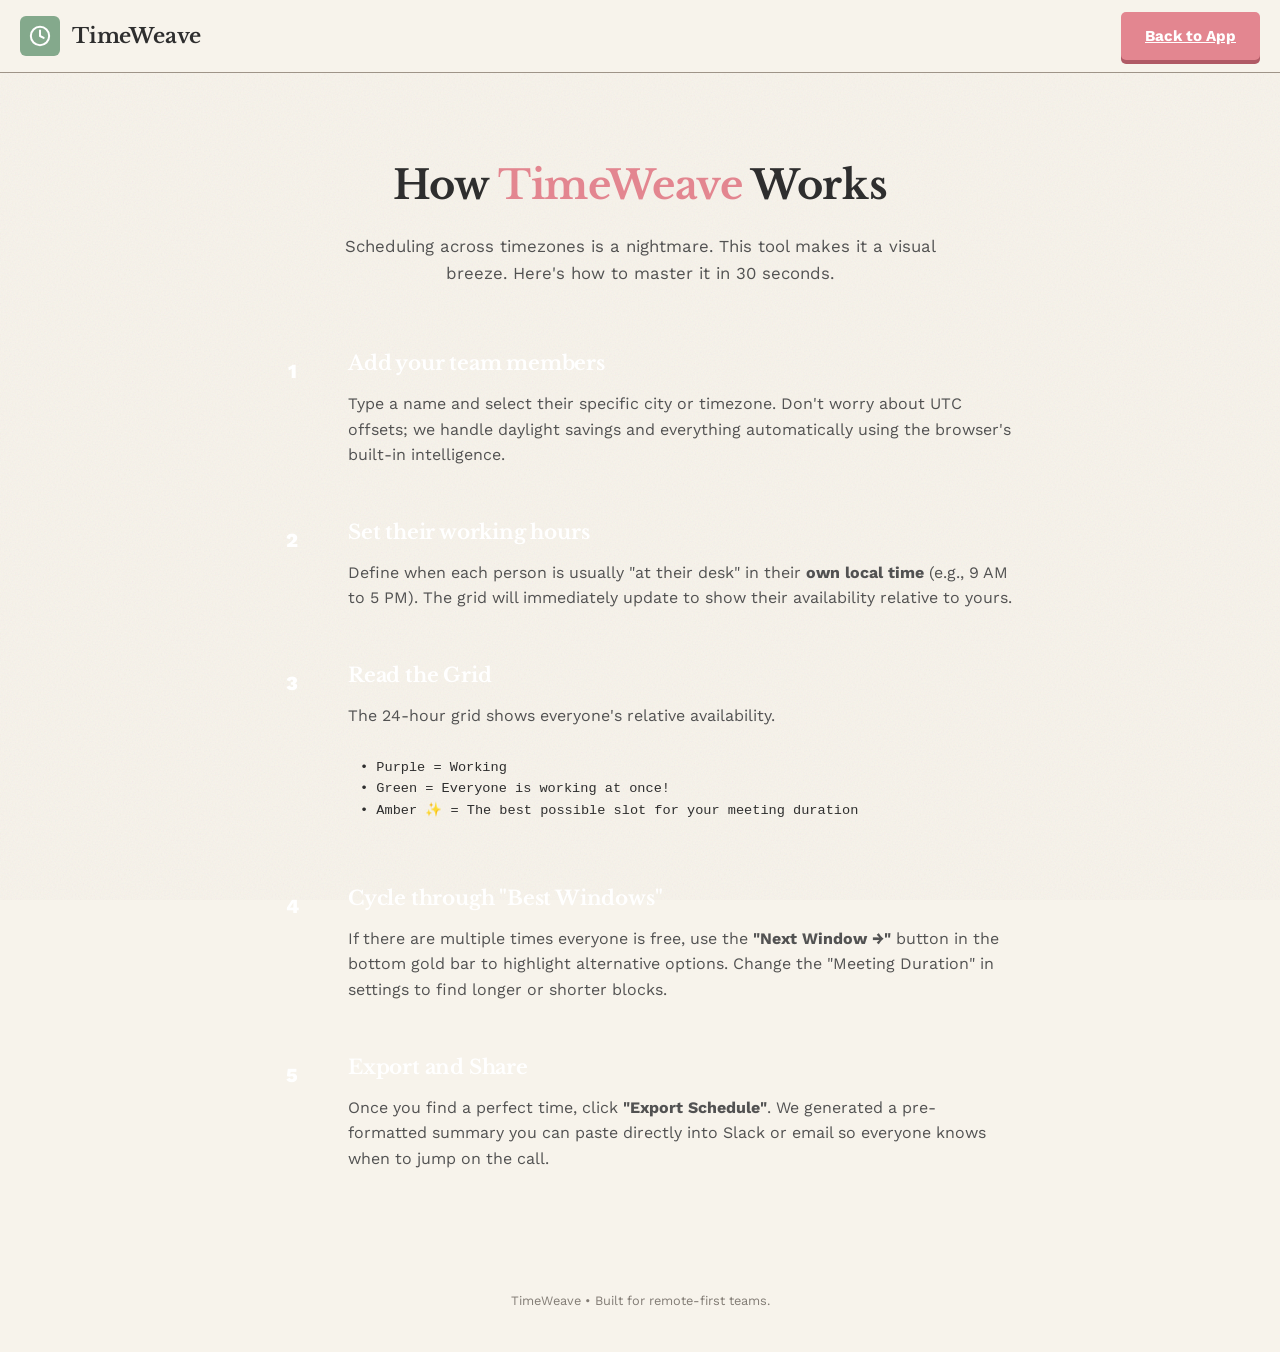
==== how.html @ 40c6f3c1 "Initial commit - TimeWeave Vintage Retro Redesign" ====
<!DOCTYPE html>
<html lang="en">
<head>
  <meta charset="UTF-8" />
  <meta name="viewport" content="width=device-width, initial-scale=1.0" />
  <title>How to Use TimeWeave — Guide</title>
  <link rel="preconnect" href="https://fonts.googleapis.com" />
  <link rel="preconnect" href="https://fonts.gstatic.com" crossorigin />
  <link href="https://fonts.googleapis.com/css2?family=Inter:wght@300;400;500;600;700;800&display=swap" rel="stylesheet" />
  <link rel="stylesheet" href="style.css" />
  <style>
    .how-container {
      max-width: 800px;
      margin: 80px auto;
      padding: 0 28px;
    }
    .how-header {
      text-align: center;
      margin-bottom: 60px;
    }
    .how-title {
      font-size: 2.5rem;
      font-weight: 800;
      margin-bottom: 16px;
    }
    .step-card {
      display: flex;
      gap: 32px;
      margin-bottom: 48px;
      align-items: flex-start;
    }
    .step-num {
      width: 48px;
      height: 48px;
      background: var(--acc);
      color: #fff;
      border-radius: 12px;
      display: flex;
      align-items: center;
      justify-content: center;
      font-weight: 800;
      font-size: 1.25rem;
      flex-shrink: 0;
      box-shadow: 0 0 20px var(--acc-glow);
    }
    .step-content h3 {
      font-size: 1.25rem;
      margin-bottom: 12px;
      color: #fff;
    }
    .step-content p {
      color: var(--text-dim);
      line-height: 1.6;
      font-size: 1rem;
    }
    .visual-hint {
      margin-top: 16px;
      background: var(--bg3);
      padding: 12px;
      border-radius: var(--radius-sm);
      border: 1px solid var(--border);
      font-family: monospace;
      font-size: 0.85rem;
      color: var(--acc);
    }
    .back-btn {
      display: inline-flex;
      align-items: center;
      gap: 8px;
      margin-bottom: 40px;
      color: var(--text-dim);
      text-decoration: none;
      font-weight: 600;
      transition: var(--transition);
    }
    .back-btn:hover {
      color: #fff;
    }
    @media (max-width: 600px) {
      .step-card { flex-direction: column; gap: 16px; }
      .how-title { font-size: 1.8rem; }
    }
  </style>
</head>
<body>
  <nav class="navbar">
    <div class="nav-inner">
      <div class="brand">
        <div class="brand-icon">
          <svg width="22" height="22" viewBox="0 0 24 24" fill="none" stroke="currentColor" stroke-width="2.2" stroke-linecap="round" stroke-linejoin="round">
            <circle cx="12" cy="12" r="10"/>
            <polyline points="12 6 12 12 16 14"/>
          </svg>
        </div>
        <span class="brand-name">TimeWeave</span>
      </div>
      <div class="nav-actions">
        <a href="index.html" class="btn-primary">Back to App</a>
      </div>
    </div>
  </nav>

  <main class="how-container">
    <header class="how-header" style="margin-top: 40px;">
      <h1 class="how-title">How <span class="gradient-text">TimeWeave</span> Works</h1>
      <p class="hero-sub">Scheduling across timezones is a nightmare. This tool makes it a visual breeze. Here's how to master it in 30 seconds.</p>
    </header>

    <div class="step-card">
      <div class="step-num">1</div>
      <div class="step-content">
        <h3>Add your team members</h3>
        <p>Type a name and select their specific city or timezone. Don't worry about UTC offsets; we handle daylight savings and everything automatically using the browser's built-in intelligence.</p>
      </div>
    </div>

    <div class="step-card">
      <div class="step-num">2</div>
      <div class="step-content">
        <h3>Set their working hours</h3>
        <p>Define when each person is usually "at their desk" in their <strong>own local time</strong> (e.g., 9 AM to 5 PM). The grid will immediately update to show their availability relative to yours.</p>
      </div>
    </div>

    <div class="step-card">
      <div class="step-num">3</div>
      <div class="step-content">
        <h3>Read the Grid</h3>
        <p>The 24-hour grid shows everyone's relative availability. </p>
        <div class="visual-hint">
          • Purple = Working<br>
          • Green = Everyone is working at once!<br>
          • Amber ✨ = The best possible slot for your meeting duration
        </div>
      </div>
    </div>

    <div class="step-card">
      <div class="step-num">4</div>
      <div class="step-content">
        <h3>Cycle through "Best Windows"</h3>
        <p>If there are multiple times everyone is free, use the <strong>"Next Window →"</strong> button in the bottom gold bar to highlight alternative options. Change the "Meeting Duration" in settings to find longer or shorter blocks.</p>
      </div>
    </div>

    <div class="step-card">
      <div class="step-num">5</div>
      <div class="step-content">
        <h3>Export and Share</h3>
        <p>Once you find a perfect time, click <strong>"Export Schedule"</strong>. We generated a pre-formatted summary you can paste directly into Slack or email so everyone knows when to jump on the call.</p>
      </div>
    </div>

  </main>

  <footer style="text-align: center; padding: 40px; color: var(--text-muted); font-size: 0.8rem;">
    TimeWeave • Built for remote-first teams.
  </footer>
</body>
</html>
---- style.css ----
/* ─── TimeWeave — Vintage Retro Professional Redesign ─── */

@import url('https://fonts.googleapis.com/css2?family=Libre+Baskerville:wght@400;700&family=Work+Sans:wght@300;400;500;600;700&display=swap');

*, *::before, *::after { box-sizing: border-box; margin: 0; padding: 0; }

:root {
  /* Vintage Palette */
  --bg-paper:      #F7F3EB;
  --text:          #2E2E2E;
  --text-dim:      #525252;
  --text-muted:    #827C75;
  
  --accent-rose:   #e38690;
  --accent-rose-h: #d16a75;
  --accent-sage:   #84a98c;
  --accent-sage-h: #52796f;
  --accent-blue:   #5F7682; /* New Intersection Color */
  
  --border-faded:  #9e9488;
  --border-light:  rgba(158, 148, 136, 0.5);
  
  --radius:        8px;
  --radius-sm:     5px;
  
  --shadow-soft:   0 4px 12px rgba(0, 0, 0, 0.04), 0 1px 3px rgba(0, 0, 0, 0.02);
  --shadow-card:   0 8px 24px rgba(46, 46, 46, 0.06);
  --transition:    0.2s cubic-bezier(0.4, 0, 0.2, 1);
}

body {
  font-family: 'Work Sans', system-ui, sans-serif;
  background-color: var(--bg-paper);
  color: var(--text);
  line-height: 1.6;
}

/* ── PATTERNS & TEXTURES ── */
body::before {
  content: '';
  position: fixed; inset: 0;
  background-image: url("data:image/svg+xml,%3Csvg viewBox='0 0 200 200' xmlns='http://www.w3.org/2000/svg'%3E%3Cfilter id='noiseFilter'%3E%3CfeTurbulence type='fractalNoise' baseFrequency='0.65' numOctaves='3' stitchTiles='stitch'/%3E%3C/filter%3E%3Crect width='100%25' height='100%25' filter='url(%23noiseFilter)'/%3E%3C/svg%3E");
  background-size: 200px;
  opacity: 0.08;
  pointer-events: none;
  z-index: -1;
}

.vintage-overlay {
  position: fixed; inset: 0;
  pointer-events: none; z-index: 999;
  background: radial-gradient(circle, transparent 70%, rgba(183, 175, 163, 0.05));
}

.gingham-subtle {
  background-image: 
    repeating-linear-gradient(rgba(183, 175, 163, 0.04) 0 1.5px, transparent 1.5px 30px),
    repeating-linear-gradient(90deg, rgba(183, 175, 163, 0.04) 0 1.5px, transparent 1.5px 30px);
}

/* ── TYPOGRAPHY ── */
h1, h2, h3, .brand-name {
  font-family: 'Libre Baskerville', serif;
  font-weight: 700;
  letter-spacing: -0.01em;
}

/* ── NAVBAR ── */
.navbar {
  background: rgba(247, 243, 235, 0.95);
  border-bottom: 1.5px solid var(--border-faded);
  padding: 12px 20px;
  position: sticky; top: 0; z-index: 100;
  backdrop-filter: blur(8px);
}
.nav-inner {
  max-width: 1400px; margin: 0 auto;
  display: flex; align-items: center; justify-content: space-between;
}
.brand { display: flex; align-items: center; gap: 12px; }
.brand-icon {
  width: 40px; height: 40px; border-radius: 6px;
  background: var(--accent-sage);
  display: flex; align-items: center; justify-content: center;
  color: #fff;
}
.brand-name { font-size: 1.3rem; color: var(--text); }

/* ── HERO ── */
.hero { padding: 50px 20px 30px; text-align: center; }
.hero-badge {
  display: inline-block;
  background: var(--accent-sage);
  color: var(--bg-paper); border-radius: 4px;
  padding: 4px 14px; font-size: 0.8rem; font-weight: 600;
  margin-bottom: 20px; text-transform: uppercase;
  letter-spacing: 0.05em;
}
.hero-title {
  font-size: clamp(2rem, 5vw, 3.2rem);
  margin-bottom: 12px;
}
.gradient-text { color: var(--accent-rose); }
.hero-sub { color: var(--text-dim); max-width: 620px; margin: 0 auto; font-size: 1.05rem; font-weight: 400; }

/* ── LAYOUT ── */
.main-container {
  max-width: 1400px; margin: 0 auto;
  display: grid; grid-template-columns: 360px 1fr;
  gap: 32px; padding: 0 30px 60px;
}

/* ── CARDS ── */
.card {
  background: var(--bg-paper);
  border: 1px solid var(--border-faded);
  border-radius: var(--radius);
  padding: 24px;
  box-shadow: var(--shadow-card);
  position: relative;
  overflow: hidden;
}
.card::before {
  content: ''; position: absolute; inset: 0;
  background-image: 
    repeating-linear-gradient(rgba(183, 175, 163, 0.03) 0 1px, transparent 1px 20px),
    repeating-linear-gradient(90deg, rgba(183, 175, 163, 0.03) 0 1px, transparent 1px 20px);
  pointer-events: none;
}
.card + .card { margin-top: 24px; }
.card-title { font-size: 1.05rem; font-weight: 700; color: var(--text); margin-bottom: 20px; padding-bottom: 8px; border-bottom: 1px solid var(--border-light); }

/* ── FORM ── */
.form-input {
  width: 100%; 
  background: rgba(255, 255, 255, 0.6);
  border: 1px solid var(--border-faded);
  border-radius: var(--radius-sm);
  padding: 12px 14px; font-size: 0.95rem; font-family: inherit;
  color: var(--text); transition: var(--transition);
}
.form-input:focus {
  border-color: var(--accent-sage);
  outline: none; background: #fff;
  box-shadow: 0 0 0 4px rgba(163, 177, 138, 0.15);
}

/* ── BUTTONS ── */
.btn-primary {
  background: var(--accent-rose); color: #fff;
  border: none; border-radius: var(--radius-sm);
  padding: 12px 24px; font-size: 0.95rem; font-weight: 700;
  cursor: pointer; transition: var(--transition);
  display: inline-flex; align-items: center; gap: 8px;
  box-shadow: 0 4px 0px #b05a65;
}
.btn-primary:hover { background: var(--accent-rose-h); transform: translateY(2px); box-shadow: none; }

.btn-ghost {
  background: transparent; border: 1px solid var(--border-faded);
  border-radius: var(--radius-sm); color: var(--text-dim);
  padding: 10px 20px; font-size: 0.85rem; font-weight: 500;
  cursor: pointer; transition: var(--transition);
}
.btn-ghost:hover { background: var(--border-light); color: var(--text); }

.btn-outline {
  background: transparent; border: 1.5px solid var(--accent-sage);
  border-radius: var(--radius-sm); color: var(--accent-sage);
  padding: 10px 20px; font-size: 0.85rem; font-weight: 700;
  cursor: pointer; transition: var(--transition);
}
.btn-outline:hover { background: var(--accent-sage); color: var(--bg-paper); }

/* ── MEMBER LIST ── */
.members-list { list-style: none; display: flex; flex-direction: column; gap: 10px; }
.member-item {
  background: rgba(255, 255, 255, 0.4);
  border: 1px solid var(--border-faded);
  border-radius: var(--radius-sm);
  padding: 12px 16px; display: flex; align-items: center; gap: 12px;
  transition: var(--transition);
}
.member-item:hover { background: #fff; border-color: var(--accent-sage); }
.member-item.editing { border-color: var(--accent-rose); background: #fff; }

.member-dot { width: 14px; height: 14px; border-radius: 4px; box-shadow: inset 0 0 0 1px rgba(0,0,0,0.1); }
.member-name { font-weight: 600; font-size: 0.95rem; }
.member-tz { font-size: 0.75rem; color: var(--text-muted); }
.member-time { font-family: 'Work Sans'; font-weight: 700; color: var(--accent-sage); margin-left: auto; }

/* ── GRID SECTION ── */
.grid-section { background: var(--bg-paper); border: 1.5px solid var(--border-faded); border-radius: var(--radius); padding: 30px; box-shadow: var(--shadow-card); position: relative; }

.grid-topbar { display: flex; justify-content: space-between; align-items: flex-end; margin-bottom: 24px; border-bottom: 1.5px solid var(--border-faded); padding-bottom: 16px; }
.section-title { font-size: 1.2rem; }
.section-sub { font-size: 0.8rem; color: var(--text-muted); }

.legend { display: flex; gap: 20px; align-items: center; }
.legend-item { display: flex; align-items: center; gap: 8px; font-size: 0.85rem; font-weight: 600; color: var(--text-dim); }
.legend-dot { width: 14px; height: 14px; border-radius: 4px; }
.legend-working { background: rgba(132, 169, 140, 0.25); border: 1px solid var(--accent-sage); }
.legend-overlap { background: var(--accent-blue); opacity: 0.8; }
.legend-best    { background: var(--accent-rose); opacity: 0.9; border: 1px solid #fff; }

.time-ruler {
  display: grid; grid-template-columns: 180px repeat(48, 1fr);
  background: rgba(183, 175, 163, 0.1); border-bottom: 1.5px solid var(--border-faded);
  border-radius: var(--radius-sm) var(--radius-sm) 0 0;
}
.ruler-tick { font-weight: 600; font-size: 0.7rem; color: var(--text-muted); padding: 10px 0; border-right: 1px solid var(--border-light); }
.ruler-tick.hour-mark { color: var(--text); }

.overlap-grid { border-radius: 0 0 var(--radius-sm) var(--radius-sm); overflow: hidden; }
.grid-row { display: grid; grid-template-columns: 180px repeat(48, 1fr); border-bottom: 1px solid var(--border-light); }
.row-label { padding: 14px 20px; border-right: 1.5px solid var(--border-faded); }
.row-name { font-weight: 600; font-size: 0.85rem; color: var(--text); }
.row-local { font-size: 0.7rem; color: var(--text-muted); }

.grid-cell { height: 48px; transition: var(--transition); border-right: 1px solid var(--border-light); }
.grid-cell.working { background: rgba(132, 169, 140, 0.2); border-right-color: rgba(0,0,0,0.03); }
.grid-cell.overlap { background: var(--accent-blue); opacity: 0.5; }
.grid-cell.best { 
  background: var(--accent-rose); 
  opacity: 0.85; 
  border-radius: 6px; 
  border: 1.5px solid #fff; 
  transform: scale(0.92);
  box-shadow: 0 4px 10px rgba(0,0,0,0.1);
  z-index: 2;
}

/* ── SUMMARY ── */
.summary-bar {
  margin-top: 40px; background: rgba(163, 177, 138, 0.08);
  border: 1.5px solid var(--border-faded); border-radius: var(--radius);
  padding: 24px 30px; text-align: left;
}
.summary-text { font-family: 'Libre Baskerville', serif; font-size: 1rem; color: var(--text-dim); }
.summary-text strong { color: var(--text); border-bottom: 1px dotted var(--accent-rose); }

/* ── MODAL ── */
.modal {
  background: var(--bg-paper); border: 2px solid var(--border-faded); border-radius: var(--radius);
  box-shadow: 0 20px 50px rgba(0,0,0,0.1);
}
.export-textarea { background: rgba(255,255,255,0.4); border: 1.5px solid var(--border-faded); font-family: monospace; font-size: 0.85rem; }

/* ── TOAST ── */
.toast { background: var(--text); color: var(--bg-paper); border-radius: 4px; box-shadow: 0 4px 12px rgba(0,0,0,0.2); }

/* ── Responsive ── */
@media (max-width: 1000px) {
  .main-container { grid-template-columns: 1fr; }
}
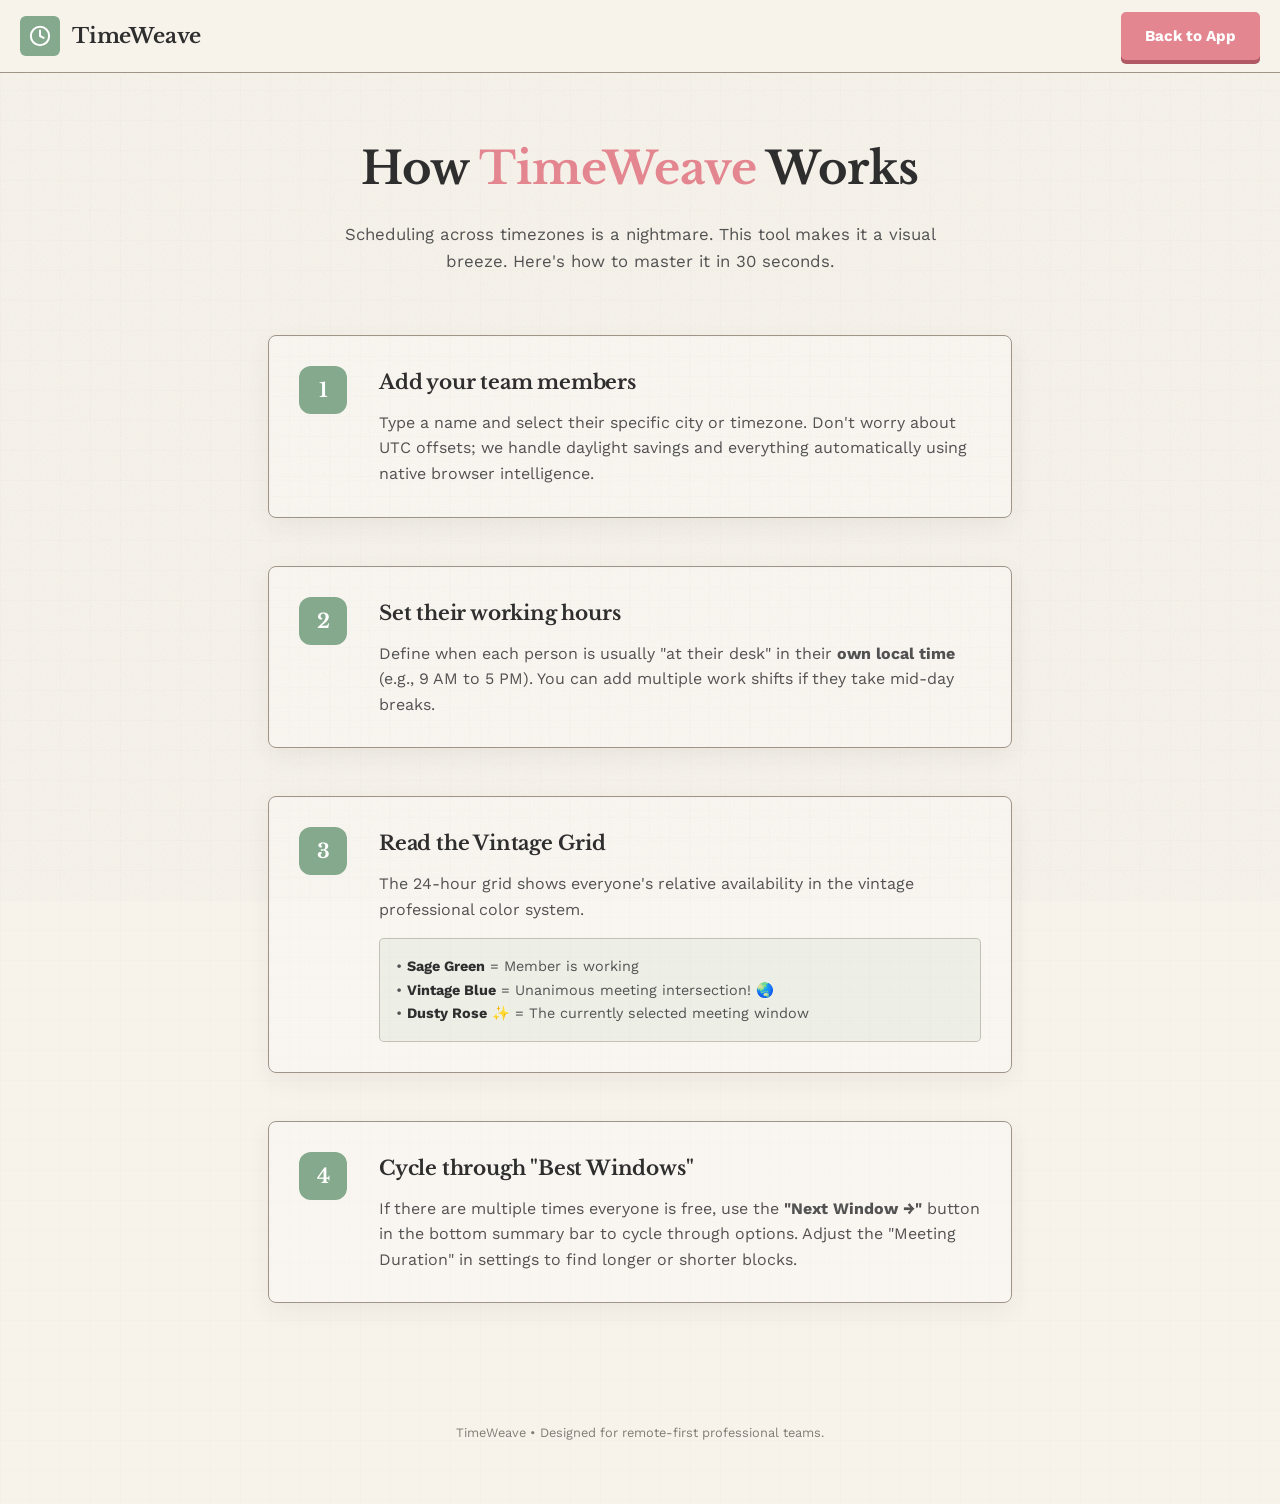
==== commit 4e1bd891: "Cleanup: Removed Export Schedule feature and updated How-to guide to match Vintage aesthetic" ====
--- a/how.html
+++ b/how.html
@@ -6,12 +6,12 @@
   <title>How to Use TimeWeave — Guide</title>
   <link rel="preconnect" href="https://fonts.googleapis.com" />
   <link rel="preconnect" href="https://fonts.gstatic.com" crossorigin />
-  <link href="https://fonts.googleapis.com/css2?family=Inter:wght@300;400;500;600;700;800&display=swap" rel="stylesheet" />
+  <link href="https://fonts.googleapis.com/css2?family=Libre+Baskerville:wght@400;700&family=Work+Sans:wght@300;400;500;600;700&display=swap" rel="stylesheet">
   <link rel="stylesheet" href="style.css" />
   <style>
     .how-container {
       max-width: 800px;
-      margin: 80px auto;
+      margin: 60px auto;
       padding: 0 28px;
     }
     .how-header {
@@ -19,8 +19,9 @@
       margin-bottom: 60px;
     }
     .how-title {
-      font-size: 2.5rem;
-      font-weight: 800;
+      font-family: 'Libre Baskerville', serif;
+      font-size: clamp(2rem, 5vw, 2.8rem);
+      font-weight: 700;
       margin-bottom: 16px;
     }
     .step-card {
@@ -28,25 +29,39 @@
       gap: 32px;
       margin-bottom: 48px;
       align-items: flex-start;
+      background: rgba(255,255,255,0.3);
+      padding: 30px;
+      border-radius: var(--radius);
+      border: 1.5px solid var(--border-faded);
+      box-shadow: var(--shadow-card);
+      position: relative;
+    }
+    .step-card::before {
+      content: ''; position: absolute; inset: 0;
+      background-image: 
+        repeating-linear-gradient(rgba(183, 175, 163, 0.03) 0 1px, transparent 1px 20px),
+        repeating-linear-gradient(90deg, rgba(183, 175, 163, 0.03) 0 1px, transparent 1px 20px);
+      pointer-events: none;
     }
     .step-num {
       width: 48px;
       height: 48px;
-      background: var(--acc);
+      background: var(--accent-sage);
       color: #fff;
       border-radius: 12px;
       display: flex;
       align-items: center;
       justify-content: center;
-      font-weight: 800;
+      font-weight: 700;
       font-size: 1.25rem;
       flex-shrink: 0;
-      box-shadow: 0 0 20px var(--acc-glow);
+      font-family: 'Libre Baskerville', serif;
     }
     .step-content h3 {
+      font-family: 'Libre Baskerville', serif;
       font-size: 1.25rem;
       margin-bottom: 12px;
-      color: #fff;
+      color: var(--text);
     }
     .step-content p {
       color: var(--text-dim);
@@ -55,34 +70,22 @@
     }
     .visual-hint {
       margin-top: 16px;
-      background: var(--bg3);
-      padding: 12px;
+      background: rgba(132, 169, 140, 0.1);
+      padding: 16px;
       border-radius: var(--radius-sm);
-      border: 1px solid var(--border);
-      font-family: monospace;
-      font-size: 0.85rem;
-      color: var(--acc);
+      border: 1px solid var(--border-light);
+      font-size: 0.9rem;
+      color: var(--text-dim);
     }
-    .back-btn {
-      display: inline-flex;
-      align-items: center;
-      gap: 8px;
-      margin-bottom: 40px;
-      color: var(--text-dim);
-      text-decoration: none;
-      font-weight: 600;
-      transition: var(--transition);
-    }
-    .back-btn:hover {
-      color: #fff;
-    }
+    .visual-hint b { color: var(--text); }
+    
     @media (max-width: 600px) {
-      .step-card { flex-direction: column; gap: 16px; }
+      .step-card { flex-direction: column; gap: 16px; padding: 20px; }
       .how-title { font-size: 1.8rem; }
     }
   </style>
 </head>
-<body>
+<body class="gingham-subtle">
   <nav class="navbar">
     <div class="nav-inner">
       <div class="brand">
@@ -95,13 +98,13 @@
         <span class="brand-name">TimeWeave</span>
       </div>
       <div class="nav-actions">
-        <a href="index.html" class="btn-primary">Back to App</a>
+        <a href="index.html" class="btn-primary" style="text-decoration:none;">Back to App</a>
       </div>
     </div>
   </nav>
 
   <main class="how-container">
-    <header class="how-header" style="margin-top: 40px;">
+    <header class="how-header">
       <h1 class="how-title">How <span class="gradient-text">TimeWeave</span> Works</h1>
       <p class="hero-sub">Scheduling across timezones is a nightmare. This tool makes it a visual breeze. Here's how to master it in 30 seconds.</p>
     </header>
@@ -110,7 +113,7 @@
       <div class="step-num">1</div>
       <div class="step-content">
         <h3>Add your team members</h3>
-        <p>Type a name and select their specific city or timezone. Don't worry about UTC offsets; we handle daylight savings and everything automatically using the browser's built-in intelligence.</p>
+        <p>Type a name and select their specific city or timezone. Don't worry about UTC offsets; we handle daylight savings and everything automatically using native browser intelligence.</p>
       </div>
     </div>
 
@@ -118,19 +121,19 @@
       <div class="step-num">2</div>
       <div class="step-content">
         <h3>Set their working hours</h3>
-        <p>Define when each person is usually "at their desk" in their <strong>own local time</strong> (e.g., 9 AM to 5 PM). The grid will immediately update to show their availability relative to yours.</p>
+        <p>Define when each person is usually "at their desk" in their <strong>own local time</strong> (e.g., 9 AM to 5 PM). You can add multiple work shifts if they take mid-day breaks.</p>
       </div>
     </div>
 
     <div class="step-card">
       <div class="step-num">3</div>
       <div class="step-content">
-        <h3>Read the Grid</h3>
-        <p>The 24-hour grid shows everyone's relative availability. </p>
+        <h3>Read the Vintage Grid</h3>
+        <p>The 24-hour grid shows everyone's relative availability in the vintage professional color system.</p>
         <div class="visual-hint">
-          • Purple = Working<br>
-          • Green = Everyone is working at once!<br>
-          • Amber ✨ = The best possible slot for your meeting duration
+          • <b>Sage Green</b> = Member is working<br>
+          • <b>Vintage Blue</b> = Unanimous meeting intersection! 🌏<br>
+          • <b>Dusty Rose</b> ✨ = The currently selected meeting window
         </div>
       </div>
     </div>
@@ -139,22 +142,14 @@
       <div class="step-num">4</div>
       <div class="step-content">
         <h3>Cycle through "Best Windows"</h3>
-        <p>If there are multiple times everyone is free, use the <strong>"Next Window →"</strong> button in the bottom gold bar to highlight alternative options. Change the "Meeting Duration" in settings to find longer or shorter blocks.</p>
-      </div>
-    </div>
-
-    <div class="step-card">
-      <div class="step-num">5</div>
-      <div class="step-content">
-        <h3>Export and Share</h3>
-        <p>Once you find a perfect time, click <strong>"Export Schedule"</strong>. We generated a pre-formatted summary you can paste directly into Slack or email so everyone knows when to jump on the call.</p>
+        <p>If there are multiple times everyone is free, use the <strong>"Next Window →"</strong> button in the bottom summary bar to cycle through options. Adjust the "Meeting Duration" in settings to find longer or shorter blocks.</p>
       </div>
     </div>
 
   </main>
 
-  <footer style="text-align: center; padding: 40px; color: var(--text-muted); font-size: 0.8rem;">
-    TimeWeave • Built for remote-first teams.
+  <footer style="text-align: center; padding: 60px 40px; color: var(--text-muted); font-size: 0.8rem;">
+    TimeWeave • Designed for remote-first professional teams.
   </footer>
 </body>
 </html>
--- a/style.css
+++ b/style.css
@@ -15,7 +15,7 @@
   --accent-rose-h: #d16a75;
   --accent-sage:   #84a98c;
   --accent-sage-h: #52796f;
-  --accent-blue:   #5F7682; /* New Intersection Color */
+  --accent-blue:   #5F7682;
   
   --border-faded:  #9e9488;
   --border-light:  rgba(158, 148, 136, 0.5);
@@ -76,6 +76,7 @@
 .nav-inner {
   max-width: 1400px; margin: 0 auto;
   display: flex; align-items: center; justify-content: space-between;
+  gap: 15px;
 }
 .brand { display: flex; align-items: center; gap: 12px; }
 .brand-icon {
@@ -84,38 +85,41 @@
   display: flex; align-items: center; justify-content: center;
   color: #fff;
 }
-.brand-name { font-size: 1.3rem; color: var(--text); }
+.brand-name { font-size: clamp(1rem, 4vw, 1.3rem); color: var(--text); white-space: nowrap; }
+
+.nav-actions { display: flex; gap: 8px; flex-wrap: wrap; }
 
 /* ── HERO ── */
-.hero { padding: 50px 20px 30px; text-align: center; }
+.hero { padding: clamp(30px, 8vw, 60px) 20px 30px; text-align: center; }
 .hero-badge {
   display: inline-block;
   background: var(--accent-sage);
   color: var(--bg-paper); border-radius: 4px;
-  padding: 4px 14px; font-size: 0.8rem; font-weight: 600;
+  padding: 4px 14px; font-size: 0.75rem; font-weight: 600;
   margin-bottom: 20px; text-transform: uppercase;
   letter-spacing: 0.05em;
 }
 .hero-title {
-  font-size: clamp(2rem, 5vw, 3.2rem);
+  font-size: clamp(1.8rem, 6vw, 3.2rem);
   margin-bottom: 12px;
+  line-height: 1.1;
 }
 .gradient-text { color: var(--accent-rose); }
-.hero-sub { color: var(--text-dim); max-width: 620px; margin: 0 auto; font-size: 1.05rem; font-weight: 400; }
+.hero-sub { color: var(--text-dim); max-width: 620px; margin: 0 auto; font-size: clamp(0.9rem, 3vw, 1.05rem); font-weight: 400; }
 
 /* ── LAYOUT ── */
 .main-container {
   max-width: 1400px; margin: 0 auto;
   display: grid; grid-template-columns: 360px 1fr;
-  gap: 32px; padding: 0 30px 60px;
+  gap: 32px; padding: 0 20px 60px;
 }
 
 /* ── CARDS ── */
 .card {
   background: var(--bg-paper);
-  border: 1px solid var(--border-faded);
+  border: 1.5px solid var(--border-faded);
   border-radius: var(--radius);
-  padding: 24px;
+  padding: clamp(16px, 4vw, 24px);
   box-shadow: var(--shadow-card);
   position: relative;
   overflow: hidden;
@@ -131,6 +135,8 @@
 .card-title { font-size: 1.05rem; font-weight: 700; color: var(--text); margin-bottom: 20px; padding-bottom: 8px; border-bottom: 1px solid var(--border-light); }
 
 /* ── FORM ── */
+.form-group { margin-bottom: 16px; }
+.form-label { display: block; font-size: 0.8rem; font-weight: 700; text-transform: uppercase; letter-spacing: 0.04em; color: var(--text-muted); margin-bottom: 6px; }
 .form-input {
   width: 100%; 
   background: rgba(255, 255, 255, 0.6);
@@ -145,14 +151,18 @@
   box-shadow: 0 0 0 4px rgba(163, 177, 138, 0.15);
 }
 
+.hour-select-group { display: flex; align-items: center; gap: 8px; }
+.hour-select { flex: 1; }
+
 /* ── BUTTONS ── */
 .btn-primary {
   background: var(--accent-rose); color: #fff;
   border: none; border-radius: var(--radius-sm);
   padding: 12px 24px; font-size: 0.95rem; font-weight: 700;
   cursor: pointer; transition: var(--transition);
-  display: inline-flex; align-items: center; gap: 8px;
+  display: inline-flex; align-items: center; justify-content: center; gap: 8px;
   box-shadow: 0 4px 0px #b05a65;
+  white-space: nowrap;
 }
 .btn-primary:hover { background: var(--accent-rose-h); transform: translateY(2px); box-shadow: none; }
 
@@ -184,47 +194,58 @@
 .member-item:hover { background: #fff; border-color: var(--accent-sage); }
 .member-item.editing { border-color: var(--accent-rose); background: #fff; }
 
-.member-dot { width: 14px; height: 14px; border-radius: 4px; box-shadow: inset 0 0 0 1px rgba(0,0,0,0.1); }
-.member-name { font-weight: 600; font-size: 0.95rem; }
-.member-tz { font-size: 0.75rem; color: var(--text-muted); }
-.member-time { font-family: 'Work Sans'; font-weight: 700; color: var(--accent-sage); margin-left: auto; }
+.member-dot { width: 14px; height: 14px; border-radius: 4px; flex-shrink: 0; box-shadow: inset 0 0 0 1px rgba(0,0,0,0.1); }
+.member-info { flex: 1; min-width: 0; }
+.member-name { font-weight: 600; font-size: 0.95rem; overflow: hidden; text-overflow: ellipsis; white-space: nowrap; }
+.member-tz { font-size: 0.7rem; color: var(--text-muted); }
+.member-time { font-family: 'Work Sans'; font-weight: 700; color: var(--accent-sage); font-size: 0.85rem; }
 
 /* ── GRID SECTION ── */
-.grid-section { background: var(--bg-paper); border: 1.5px solid var(--border-faded); border-radius: var(--radius); padding: 30px; box-shadow: var(--shadow-card); position: relative; }
-
-.grid-topbar { display: flex; justify-content: space-between; align-items: flex-end; margin-bottom: 24px; border-bottom: 1.5px solid var(--border-faded); padding-bottom: 16px; }
-.section-title { font-size: 1.2rem; }
+.grid-section { background: var(--bg-paper); border: 1.5px solid var(--border-faded); border-radius: var(--radius); padding: clamp(16px, 4vw, 30px); box-shadow: var(--shadow-card); position: relative; }
+
+.grid-topbar { 
+  display: flex; justify-content: space-between; align-items: flex-end; 
+  margin-bottom: 24px; border-bottom: 1.5px solid var(--border-faded); padding-bottom: 16px;
+  gap: 20px; flex-wrap: wrap;
+}
+.section-title { font-size: clamp(1.1rem, 3vw, 1.2rem); }
 .section-sub { font-size: 0.8rem; color: var(--text-muted); }
 
-.legend { display: flex; gap: 20px; align-items: center; }
-.legend-item { display: flex; align-items: center; gap: 8px; font-size: 0.85rem; font-weight: 600; color: var(--text-dim); }
-.legend-dot { width: 14px; height: 14px; border-radius: 4px; }
+.legend { display: flex; gap: 15px; align-items: center; flex-wrap: wrap; }
+.legend-item { display: flex; align-items: center; gap: 8px; font-size: 0.75rem; font-weight: 600; color: var(--text-dim); }
+.legend-dot { width: 12px; height: 12px; border-radius: 3px; }
 .legend-working { background: rgba(132, 169, 140, 0.25); border: 1px solid var(--accent-sage); }
 .legend-overlap { background: var(--accent-blue); opacity: 0.8; }
 .legend-best    { background: var(--accent-rose); opacity: 0.9; border: 1px solid #fff; }
 
-.time-ruler {
-  display: grid; grid-template-columns: 180px repeat(48, 1fr);
-  background: rgba(183, 175, 163, 0.1); border-bottom: 1.5px solid var(--border-faded);
-  border-radius: var(--radius-sm) var(--radius-sm) 0 0;
-}
-.ruler-tick { font-weight: 600; font-size: 0.7rem; color: var(--text-muted); padding: 10px 0; border-right: 1px solid var(--border-light); }
+/* Mobile Grid Support */
+.grid-scroll-area { 
+  width: 100%;
+  overflow-x: auto; 
+  border: 1px solid var(--border-light); 
+  border-radius: var(--radius-sm);
+  background: rgba(255,255,255,0.2);
+}
+.time-ruler, .grid-row { min-width: 900px; display: grid; grid-template-columns: 160px repeat(48, 1fr); }
+
+.time-ruler { background: rgba(183, 175, 163, 0.1); border-bottom: 1.5px solid var(--border-faded); }
+.ruler-tick { font-weight: 600; font-size: 0.7rem; color: var(--text-muted); padding: 10px 0; border-right: 1px solid var(--border-light); text-align: center; }
 .ruler-tick.hour-mark { color: var(--text); }
 
-.overlap-grid { border-radius: 0 0 var(--radius-sm) var(--radius-sm); overflow: hidden; }
-.grid-row { display: grid; grid-template-columns: 180px repeat(48, 1fr); border-bottom: 1px solid var(--border-light); }
-.row-label { padding: 14px 20px; border-right: 1.5px solid var(--border-faded); }
-.row-name { font-weight: 600; font-size: 0.85rem; color: var(--text); }
-.row-local { font-size: 0.7rem; color: var(--text-muted); }
-
-.grid-cell { height: 48px; transition: var(--transition); border-right: 1px solid var(--border-light); }
+.overlap-grid { border-radius: 0 0 var(--radius-sm) var(--radius-sm); }
+.grid-row { border-bottom: 1px solid var(--border-light); }
+.row-label { padding: 10px 15px; border-right: 1.5px solid var(--border-faded); position: sticky; left: 0; background: var(--bg-paper); z-index: 5; }
+.row-name { font-weight: 600; font-size: 0.85rem; color: var(--text); white-space: nowrap; overflow: hidden; text-overflow: ellipsis; }
+.row-local { font-size: 0.65rem; color: var(--text-muted); }
+
+.grid-cell { height: 42px; transition: var(--transition); border-right: 1px solid var(--border-light); }
 .grid-cell.working { background: rgba(132, 169, 140, 0.2); border-right-color: rgba(0,0,0,0.03); }
 .grid-cell.overlap { background: var(--accent-blue); opacity: 0.5; }
 .grid-cell.best { 
   background: var(--accent-rose); 
   opacity: 0.85; 
-  border-radius: 6px; 
-  border: 1.5px solid #fff; 
+  border-radius: 4px; 
+  border: 1px solid #fff; 
   transform: scale(0.92);
   box-shadow: 0 4px 10px rgba(0,0,0,0.1);
   z-index: 2;
@@ -232,24 +253,35 @@
 
 /* ── SUMMARY ── */
 .summary-bar {
-  margin-top: 40px; background: rgba(163, 177, 138, 0.08);
+  margin-top: 30px; background: rgba(163, 177, 138, 0.08);
   border: 1.5px solid var(--border-faded); border-radius: var(--radius);
-  padding: 24px 30px; text-align: left;
-}
-.summary-text { font-family: 'Libre Baskerville', serif; font-size: 1rem; color: var(--text-dim); }
+  padding: 20px; text-align: left;
+}
+.summary-text { font-family: 'Libre Baskerville', serif; font-size: 0.95rem; color: var(--text-dim); }
 .summary-text strong { color: var(--text); border-bottom: 1px dotted var(--accent-rose); }
 
 /* ── MODAL ── */
 .modal {
   background: var(--bg-paper); border: 2px solid var(--border-faded); border-radius: var(--radius);
-  box-shadow: 0 20px 50px rgba(0,0,0,0.1);
-}
-.export-textarea { background: rgba(255,255,255,0.4); border: 1.5px solid var(--border-faded); font-family: monospace; font-size: 0.85rem; }
-
-/* ── TOAST ── */
-.toast { background: var(--text); color: var(--bg-paper); border-radius: 4px; box-shadow: 0 4px 12px rgba(0,0,0,0.2); }
-
-/* ── Responsive ── */
+  padding: 20px; width: 90%; max-width: 600px;
+}
+
+/* ── RESPONSIVE OVERRIDES ── */
 @media (max-width: 1000px) {
   .main-container { grid-template-columns: 1fr; }
 }
+
+@media (max-width: 600px) {
+  .navbar { padding: 10px 12px; }
+  .nav-inner { gap: 10px; }
+  .brand-icon { width: 32px; height: 32px; }
+  .btn-primary.nav-btn { font-size: 0.75rem; padding: 8px 12px; }
+  
+  .hero { padding-top: 30px; }
+  .main-container { padding: 0 12px 40px; }
+  .grid-section { padding: 16px; }
+  
+  .time-ruler, .grid-row { min-width: 1000px; }
+  .row-label { width: 140px; }
+  .row-name { font-size: 0.75rem; }
+}
